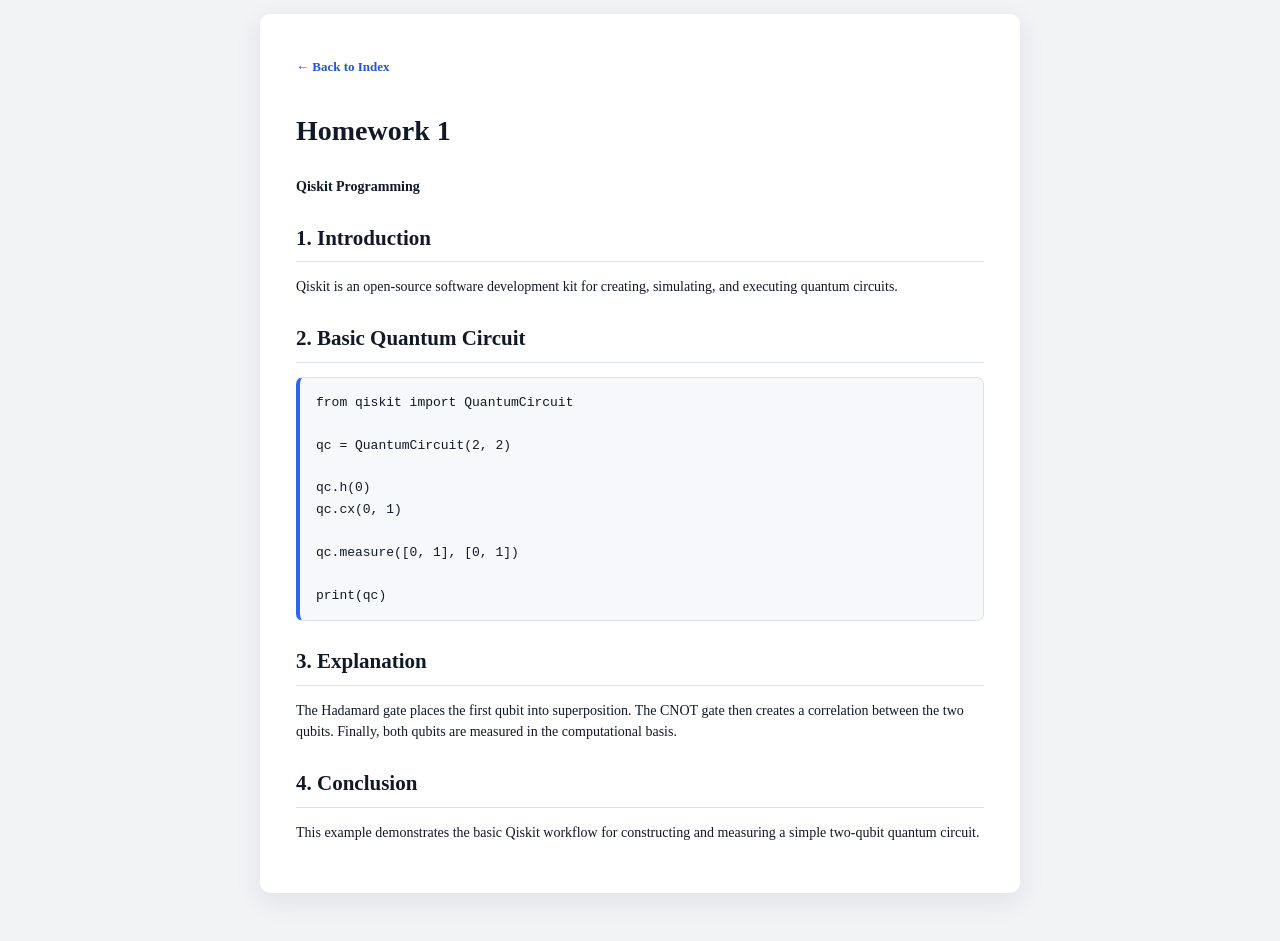
==== homework1.html @ 64172922 "Add files via upload" ====
<!DOCTYPE html>
<html lang="en">
<head>
  <meta charset="UTF-8" />
  <meta name="viewport" content="width=device-width, initial-scale=1.0" />
  <title>Homework 1 - Qiskit Programming</title>
  <link rel="stylesheet" href="styles.css" />
</head>
<body>
  <main class="page">
    <a class="back-link" href="index.html">← Back to Index</a>

    <h1 class="homework-title">Homework 1</h1>
    <p class="subtitle">Qiskit Programming</p>

    <h2 class="section-title">1. Introduction</h2>
    <p>
      Qiskit is an open-source software development kit for creating,
      simulating, and executing quantum circuits.
    </p>

    <h2 class="section-title">2. Basic Quantum Circuit</h2>
    <div class="code-box">from qiskit import QuantumCircuit

qc = QuantumCircuit(2, 2)

qc.h(0)
qc.cx(0, 1)

qc.measure([0, 1], [0, 1])

print(qc)</div>

    <h2 class="section-title">3. Explanation</h2>
    <p>
      The Hadamard gate places the first qubit into superposition. The CNOT
      gate then creates a correlation between the two qubits. Finally, both
      qubits are measured in the computational basis.
    </p>

    <h2 class="section-title">4. Conclusion</h2>
    <p>
      This example demonstrates the basic Qiskit workflow for constructing
      and measuring a simple two-qubit quantum circuit.
    </p>
  </main>
</body>
</html>
---- styles.css ----
* {
  box-sizing: border-box;
}

:root {
  --bg: #f1f3f5;
  --paper: #ffffff;
  --text: #111827;
  --muted: #4b5563;
  --blue: #2455d6;
  --border: #dce2ea;
  --soft: #f8fafc;
}

body {
  margin: 0;
  background: var(--bg);
  color: var(--text);
  font-family: Georgia, "Times New Roman", serif;
  line-height: 1.55;
}

.page {
  width: min(760px, calc(100% - 24px));
  margin: 14px auto 48px;
  padding: 40px 36px 44px;
  background: var(--paper);
  border-radius: 10px;
  box-shadow: 0 8px 28px rgba(20, 30, 45, 0.08);
}

h1 {
  margin: 0 0 24px;
  font-size: 28px;
}

h2 {
  margin: 24px 0 14px;
  font-size: 21px;
}

h3 {
  margin: 0 0 8px;
  font-size: 16px;
  color: var(--blue);
}

p {
  margin: 6px 0;
  font-size: 14px;
}

.intro p {
  font-weight: 600;
}

.profile-photo {
  width: 180px;
  height: 220px;
  object-fit: cover;
  object-position: center top;
  display: block;
  margin: 22px 0 34px;
  border-radius: 8px;
}

.card {
  display: block;
  padding: 16px 18px;
  background: var(--soft);
  border: 1px solid var(--border);
  border-left: 4px solid #4c55ff;
  border-radius: 8px;
  color: inherit;
  text-decoration: none;
  transition: transform 0.15s ease, box-shadow 0.15s ease;
}

.card:hover {
  transform: translateY(-2px);
  box-shadow: 0 8px 18px rgba(36, 85, 214, 0.10);
}

.card p {
  color: #3f4a5a;
}

.back-link {
  color: var(--blue);
  text-decoration: none;
  font-weight: 700;
  font-size: 13px;
}

.homework-title {
  margin-top: 30px;
}

.subtitle {
  font-weight: 700;
  margin-bottom: 20px;
}

.section-title {
  margin-top: 24px;
  padding-bottom: 7px;
  border-bottom: 1px solid var(--border);
}

.code-box {
  white-space: pre-wrap;
  overflow-x: auto;
  background: #f6f8fb;
  border: 1px solid var(--border);
  border-left: 4px solid #2f64f5;
  border-radius: 7px;
  padding: 14px 16px;
  font-family: "Courier New", monospace;
  font-size: 13px;
  line-height: 1.65;
}

@media (max-width: 640px) {
  .page {
    width: min(100% - 14px, 760px);
    padding: 26px 20px 34px;
  }

  h1 {
    font-size: 24px;
  }
}
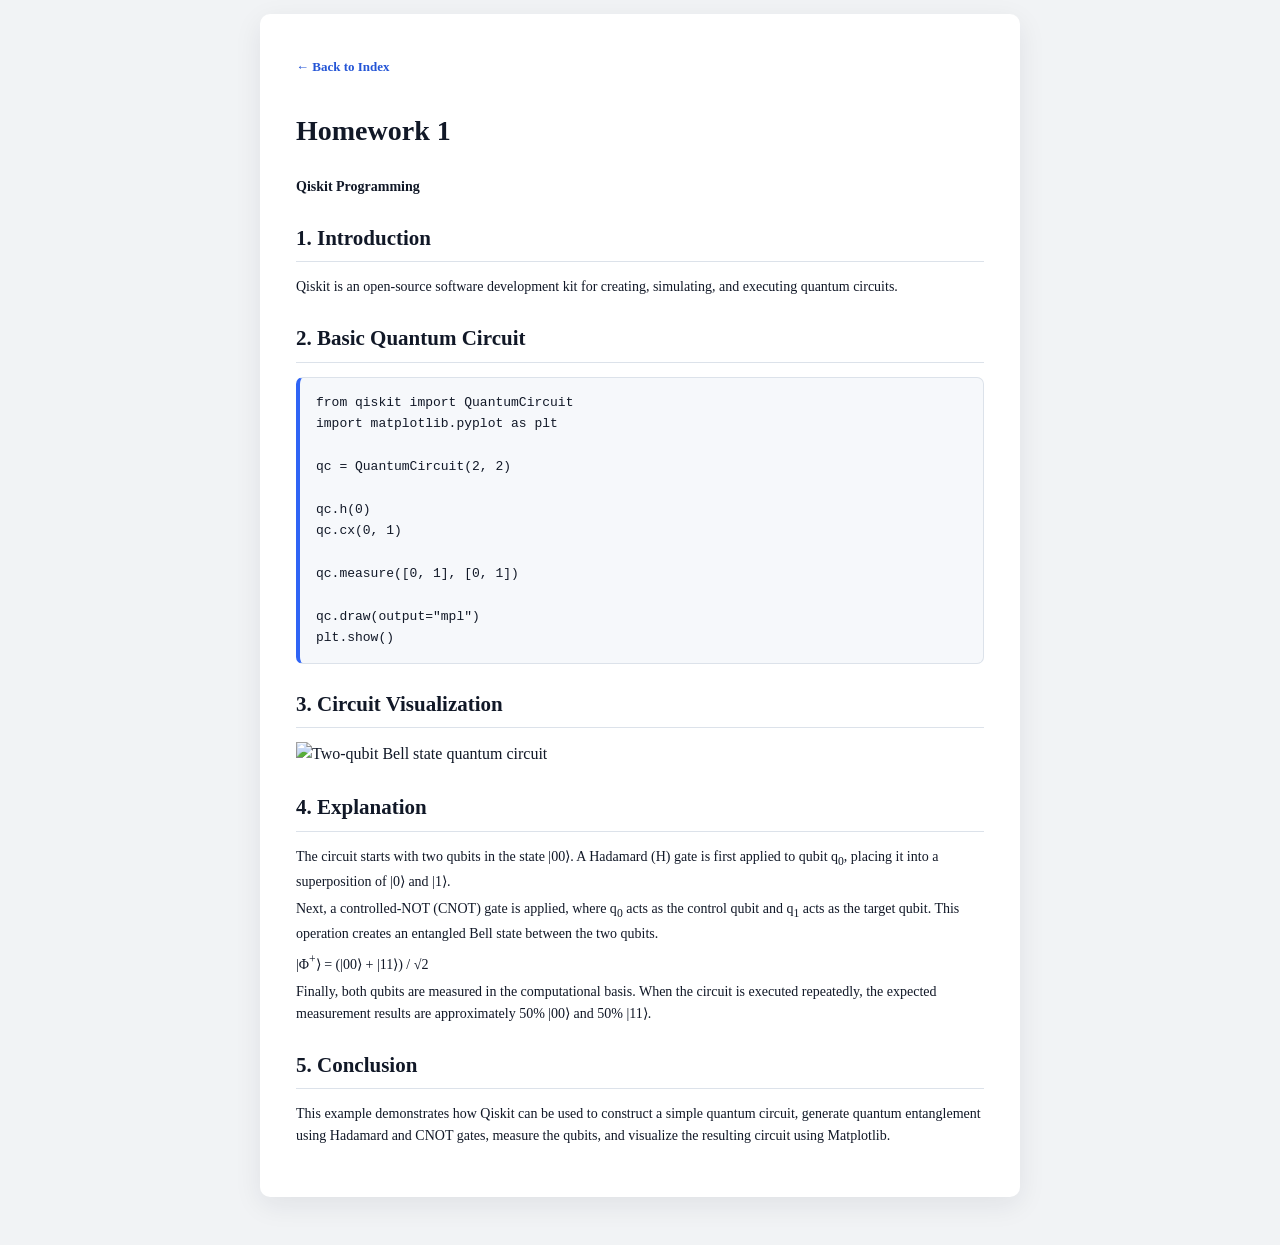
==== commit a3692231: "Update homework1.html" ====
--- a/homework1.html
+++ b/homework1.html
@@ -6,21 +6,30 @@
   <title>Homework 1 - Qiskit Programming</title>
   <link rel="stylesheet" href="styles.css" />
 </head>
+
 <body>
   <main class="page">
+
     <a class="back-link" href="index.html">← Back to Index</a>
 
     <h1 class="homework-title">Homework 1</h1>
     <p class="subtitle">Qiskit Programming</p>
 
+
+    <!-- Introduction -->
     <h2 class="section-title">1. Introduction</h2>
+
     <p>
       Qiskit is an open-source software development kit for creating,
       simulating, and executing quantum circuits.
     </p>
 
+
+    <!-- Qiskit Code -->
     <h2 class="section-title">2. Basic Quantum Circuit</h2>
+
     <div class="code-box">from qiskit import QuantumCircuit
+import matplotlib.pyplot as plt
 
 qc = QuantumCircuit(2, 2)
 
@@ -29,20 +38,60 @@
 
 qc.measure([0, 1], [0, 1])
 
-print(qc)</div>
+qc.draw(output="mpl")
+plt.show()</div>
 
-    <h2 class="section-title">3. Explanation</h2>
+
+    <!-- Circuit Diagram -->
+    <h2 class="section-title">3. Circuit Visualization</h2>
+
+    <div class="circuit-container">
+      <img
+        src="bell-circuit.png"
+        alt="Two-qubit Bell state quantum circuit"
+        class="circuit-diagram"
+      />
+    </div>
+
+
+    <!-- Explanation -->
+    <h2 class="section-title">4. Explanation</h2>
+
     <p>
-      The Hadamard gate places the first qubit into superposition. The CNOT
-      gate then creates a correlation between the two qubits. Finally, both
-      qubits are measured in the computational basis.
+      The circuit starts with two qubits in the state |00⟩.
+      A Hadamard (H) gate is first applied to qubit q<sub>0</sub>,
+      placing it into a superposition of |0⟩ and |1⟩.
     </p>
 
-    <h2 class="section-title">4. Conclusion</h2>
     <p>
-      This example demonstrates the basic Qiskit workflow for constructing
-      and measuring a simple two-qubit quantum circuit.
+      Next, a controlled-NOT (CNOT) gate is applied, where
+      q<sub>0</sub> acts as the control qubit and q<sub>1</sub>
+      acts as the target qubit. This operation creates an entangled
+      Bell state between the two qubits.
     </p>
+
+    <p class="equation">
+      |Φ<sup>+</sup>⟩ =
+      (|00⟩ + |11⟩) / √2
+    </p>
+
+    <p>
+      Finally, both qubits are measured in the computational basis.
+      When the circuit is executed repeatedly, the expected measurement
+      results are approximately 50% |00⟩ and 50% |11⟩.
+    </p>
+
+
+    <!-- Conclusion -->
+    <h2 class="section-title">5. Conclusion</h2>
+
+    <p>
+      This example demonstrates how Qiskit can be used to construct
+      a simple quantum circuit, generate quantum entanglement using
+      Hadamard and CNOT gates, measure the qubits, and visualize the
+      resulting circuit using Matplotlib.
+    </p>
+
   </main>
 </body>
 </html>
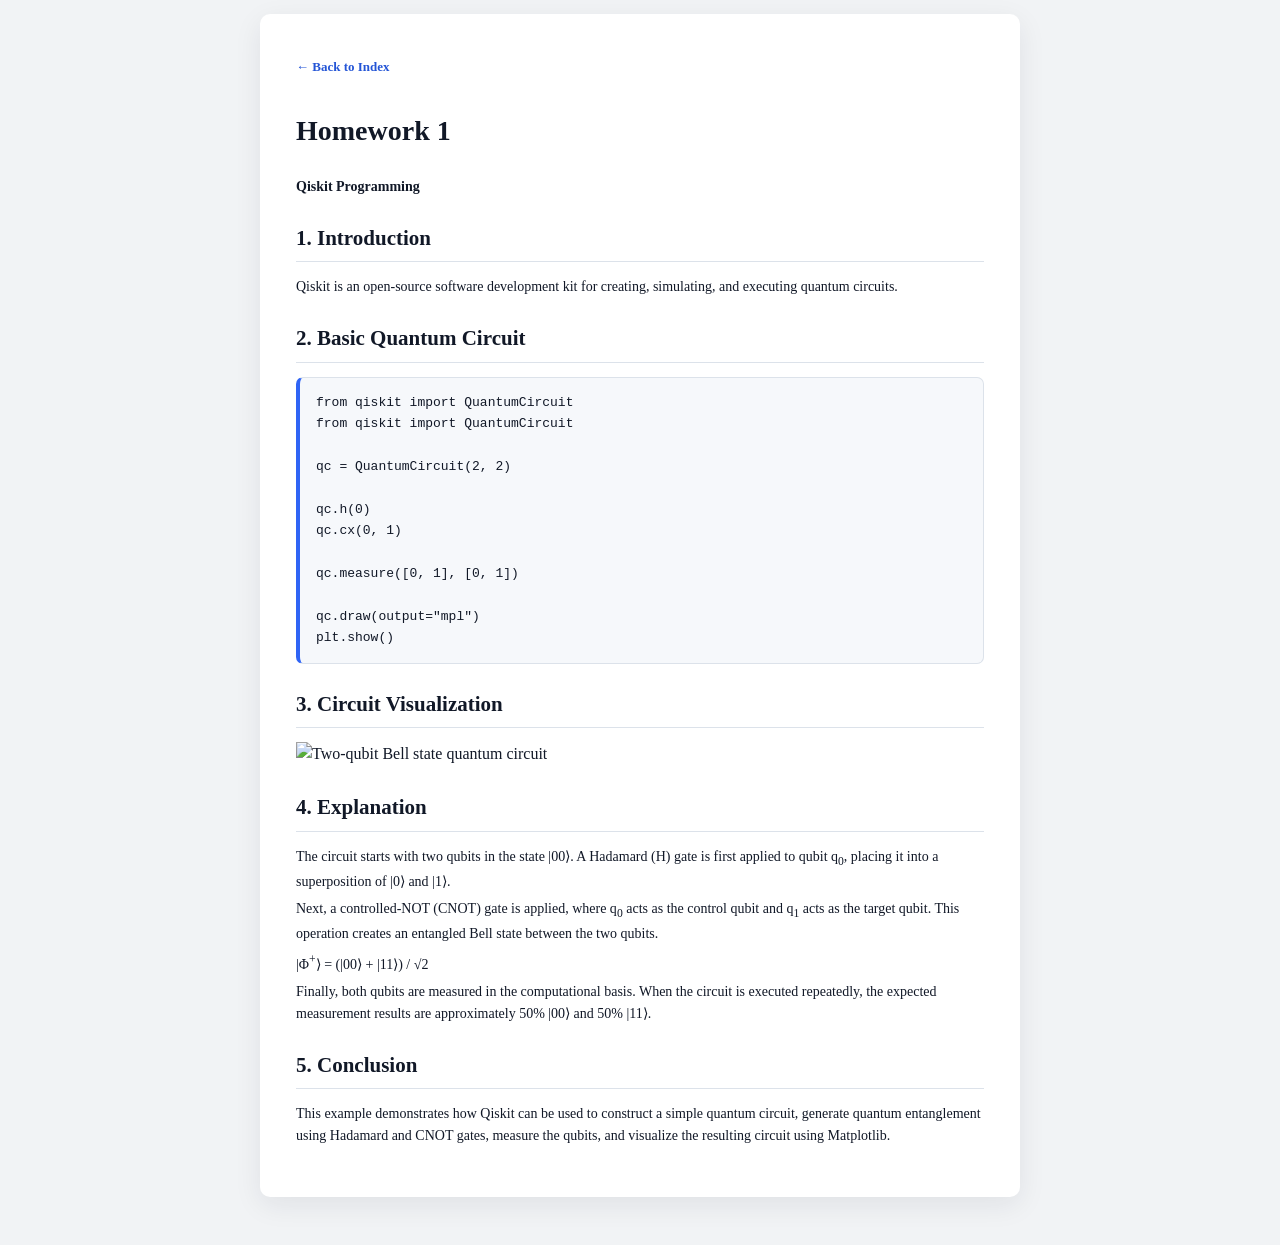
==== commit 7792c057: "Update homework1.html" ====
--- a/homework1.html
+++ b/homework1.html
@@ -29,7 +29,7 @@
     <h2 class="section-title">2. Basic Quantum Circuit</h2>
 
     <div class="code-box">from qiskit import QuantumCircuit
-import matplotlib.pyplot as plt
+from qiskit import QuantumCircuit
 
 qc = QuantumCircuit(2, 2)
 
@@ -47,7 +47,7 @@
 
     <div class="circuit-container">
       <img
-        src="bell-circuit.png"
+        src="bell.png"
         alt="Two-qubit Bell state quantum circuit"
         class="circuit-diagram"
       />
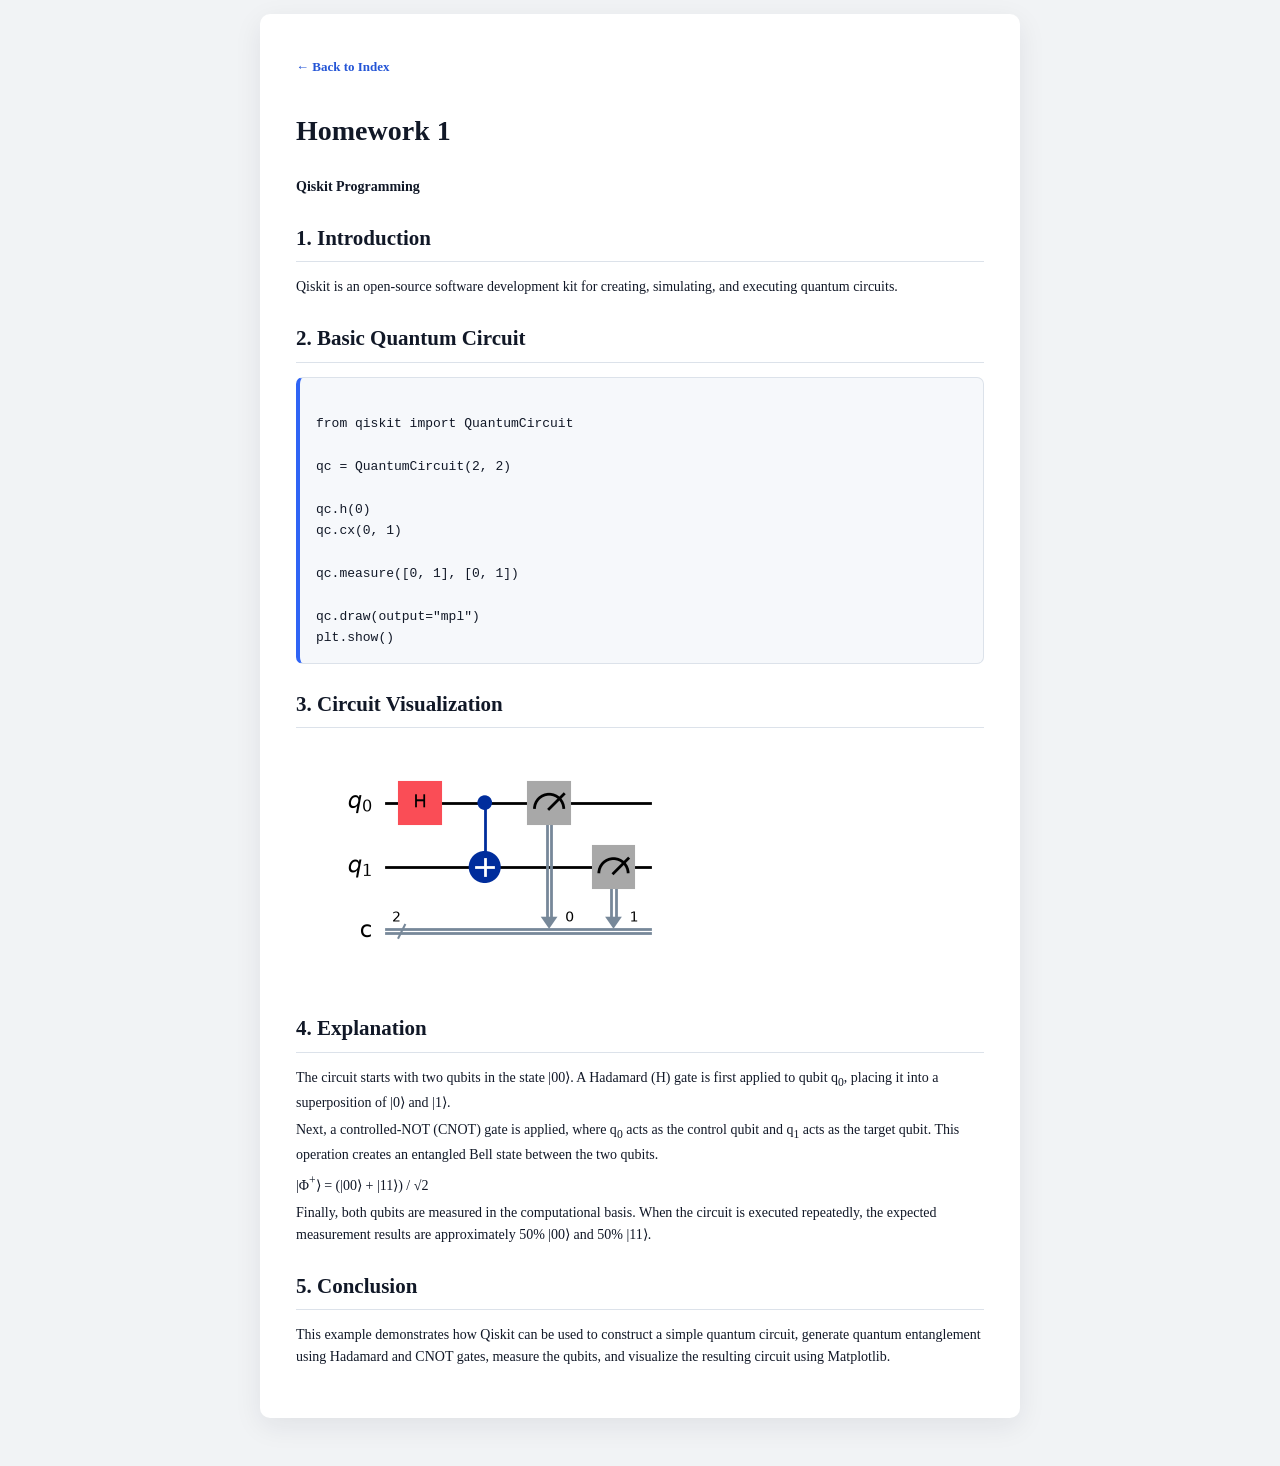
==== commit e2186e80: "Update homework1.html" ====
--- a/homework1.html
+++ b/homework1.html
@@ -28,7 +28,7 @@
     <!-- Qiskit Code -->
     <h2 class="section-title">2. Basic Quantum Circuit</h2>
 
-    <div class="code-box">from qiskit import QuantumCircuit
+    <div class="code-box">
 from qiskit import QuantumCircuit
 
 qc = QuantumCircuit(2, 2)
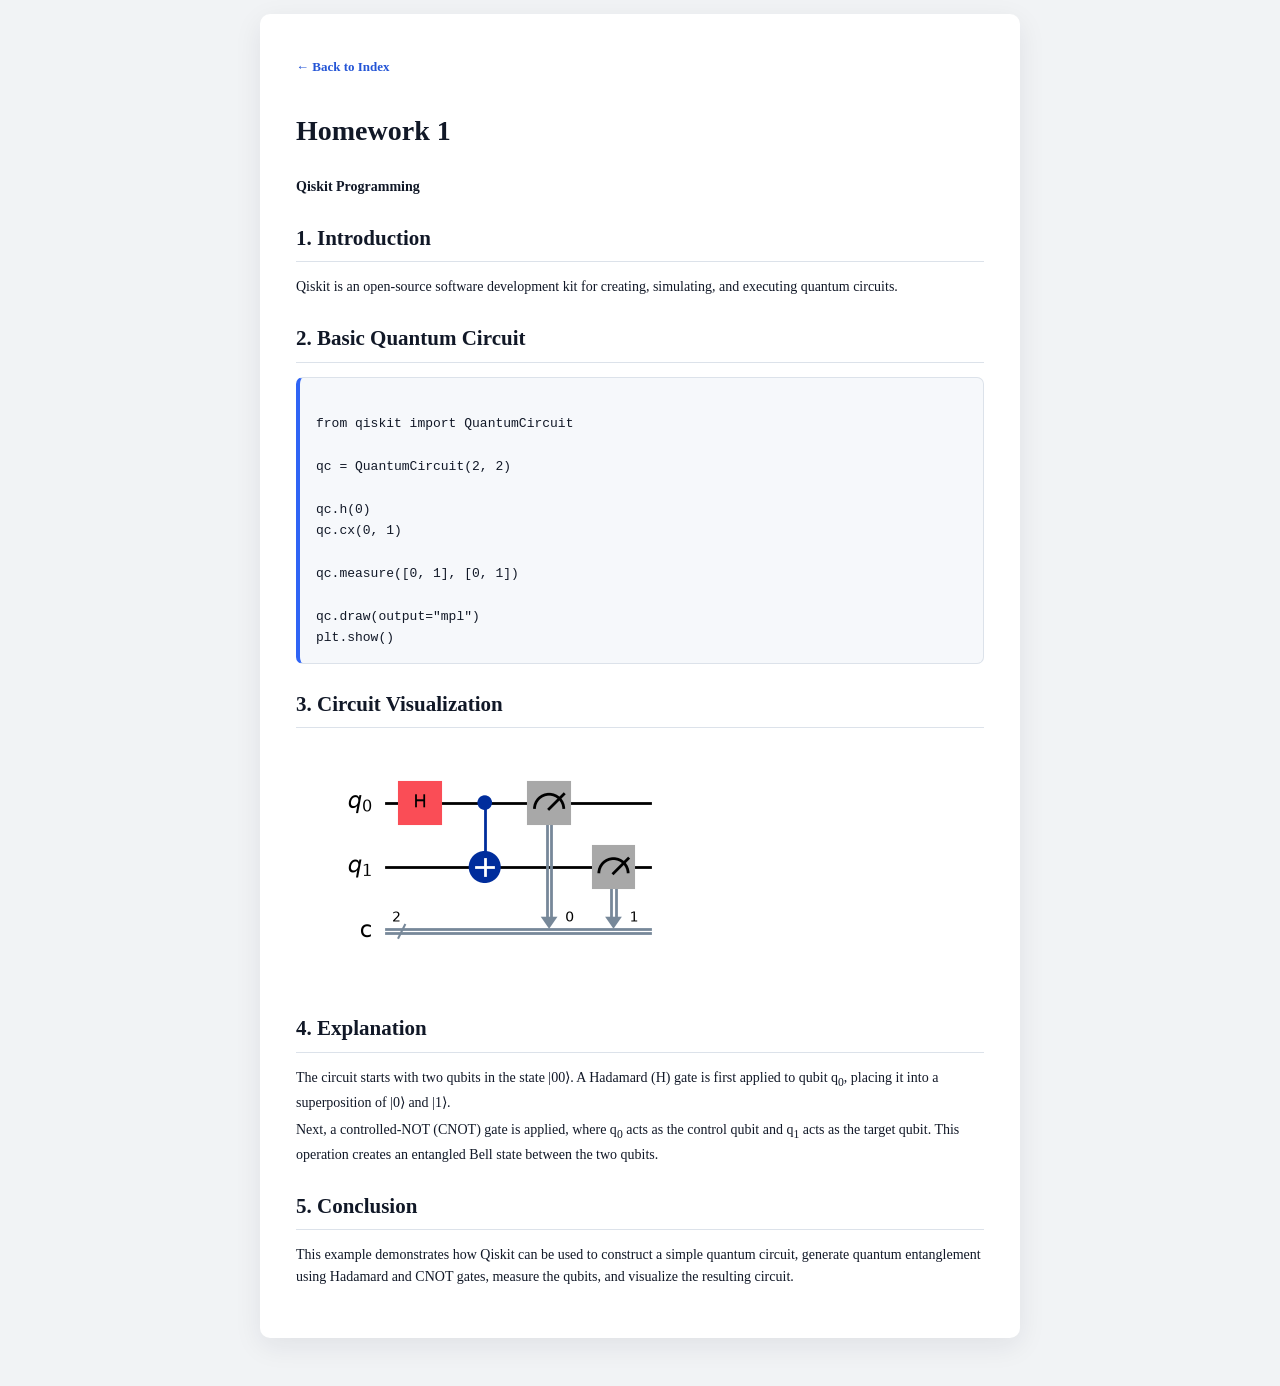
==== commit 3f805056: "Update homework1.html" ====
--- a/homework1.html
+++ b/homework1.html
@@ -70,17 +70,6 @@
       Bell state between the two qubits.
     </p>
 
-    <p class="equation">
-      |Φ<sup>+</sup>⟩ =
-      (|00⟩ + |11⟩) / √2
-    </p>
-
-    <p>
-      Finally, both qubits are measured in the computational basis.
-      When the circuit is executed repeatedly, the expected measurement
-      results are approximately 50% |00⟩ and 50% |11⟩.
-    </p>
-
 
     <!-- Conclusion -->
     <h2 class="section-title">5. Conclusion</h2>
@@ -89,7 +78,7 @@
       This example demonstrates how Qiskit can be used to construct
       a simple quantum circuit, generate quantum entanglement using
       Hadamard and CNOT gates, measure the qubits, and visualize the
-      resulting circuit using Matplotlib.
+      resulting circuit.
     </p>
 
   </main>
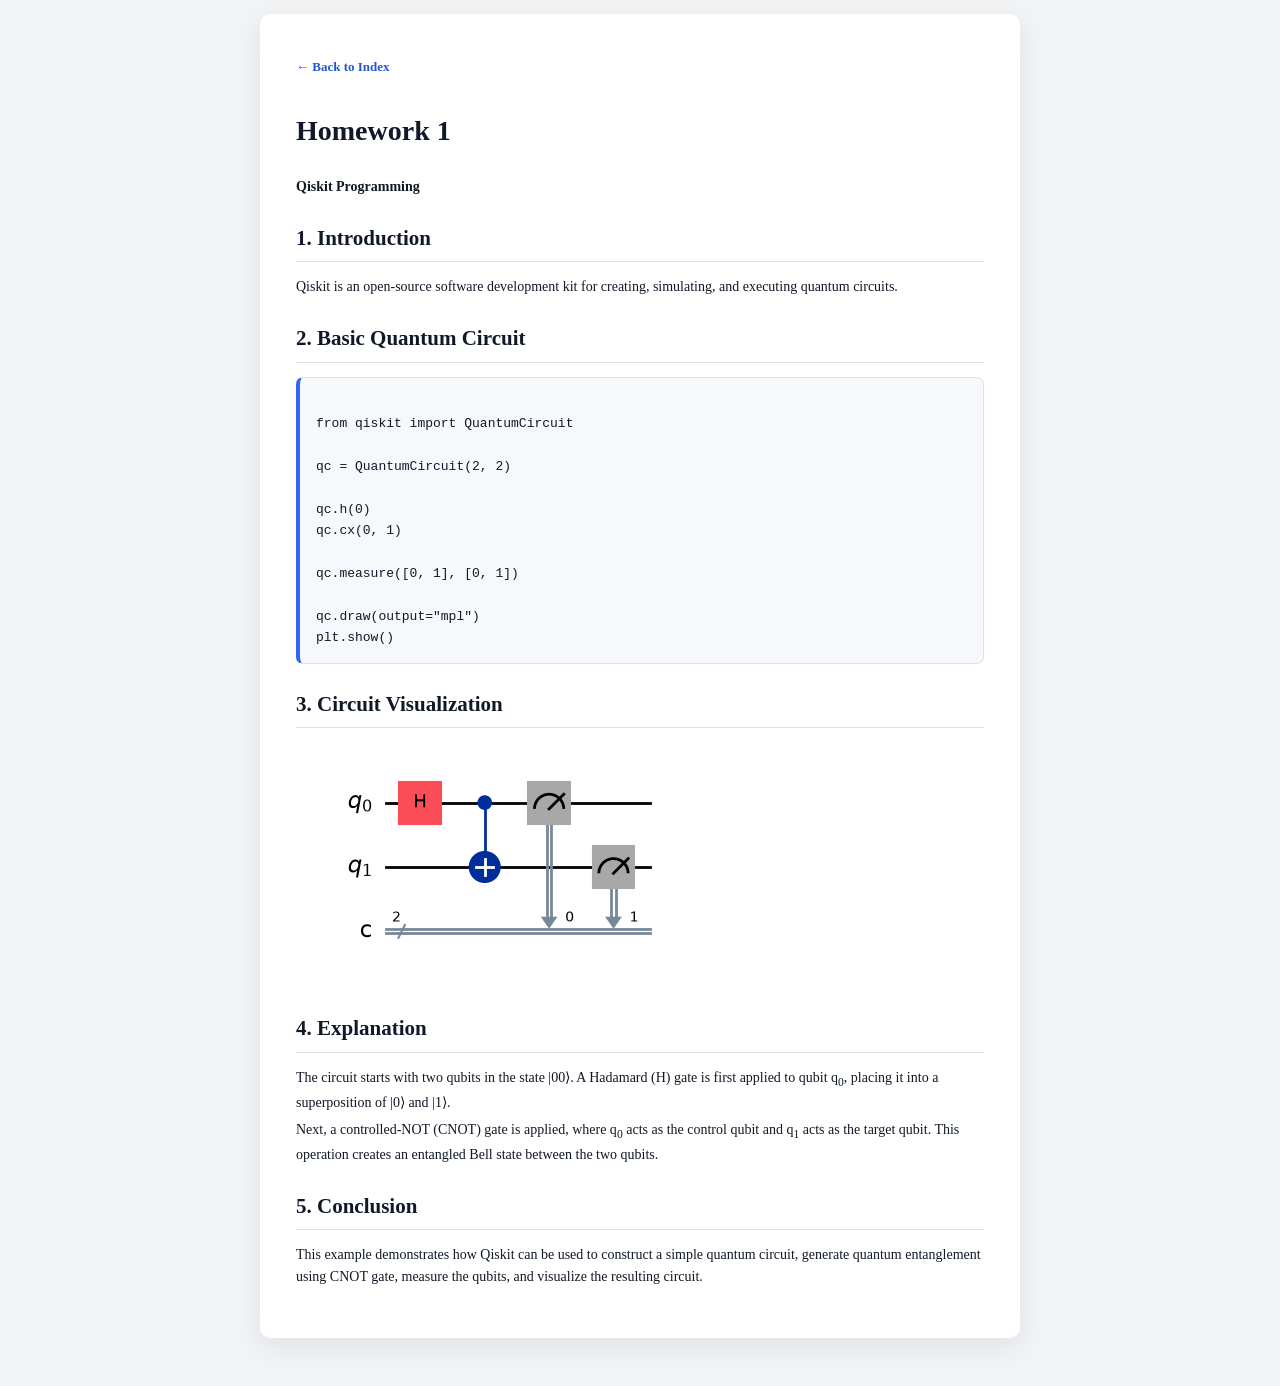
==== commit ff4c4d1d: "Update homework1.html" ====
--- a/homework1.html
+++ b/homework1.html
@@ -77,7 +77,7 @@
     <p>
       This example demonstrates how Qiskit can be used to construct
       a simple quantum circuit, generate quantum entanglement using
-      Hadamard and CNOT gates, measure the qubits, and visualize the
+      CNOT gate, measure the qubits, and visualize the
       resulting circuit.
     </p>
 
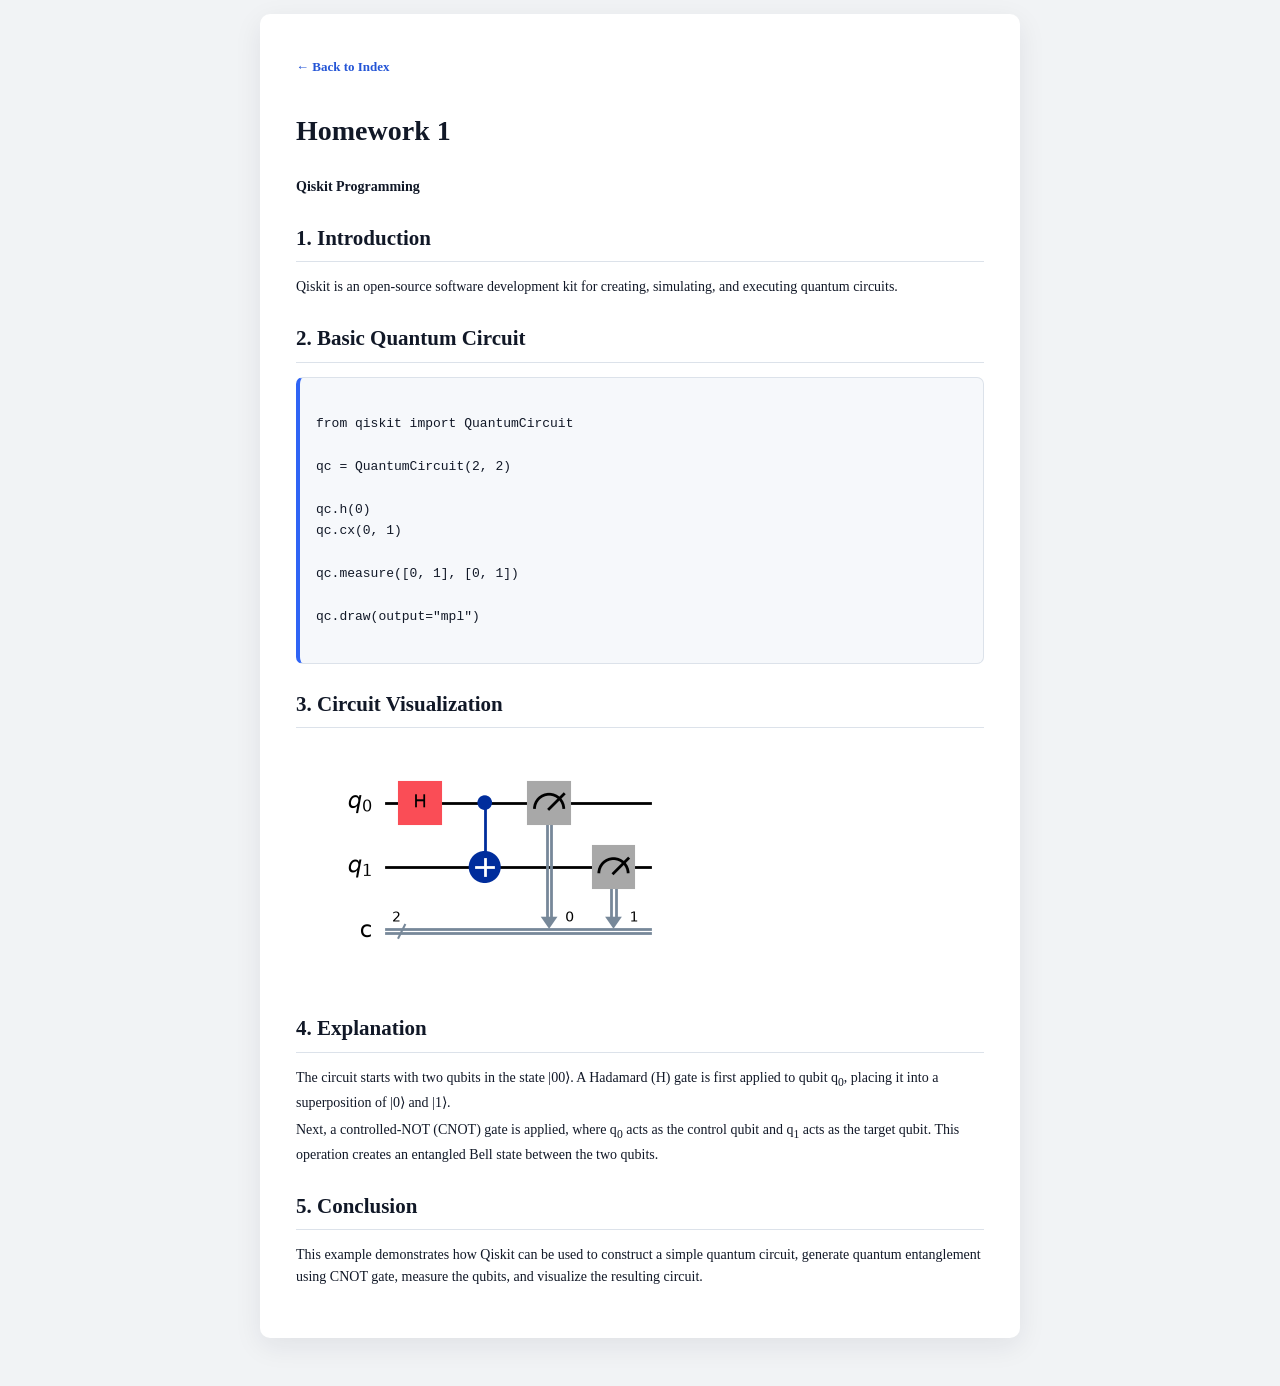
==== commit 06d049c6: "Update homework1.html" ====
--- a/homework1.html
+++ b/homework1.html
@@ -39,7 +39,7 @@
 qc.measure([0, 1], [0, 1])
 
 qc.draw(output="mpl")
-plt.show()</div>
+    </div>
 
 
     <!-- Circuit Diagram -->
